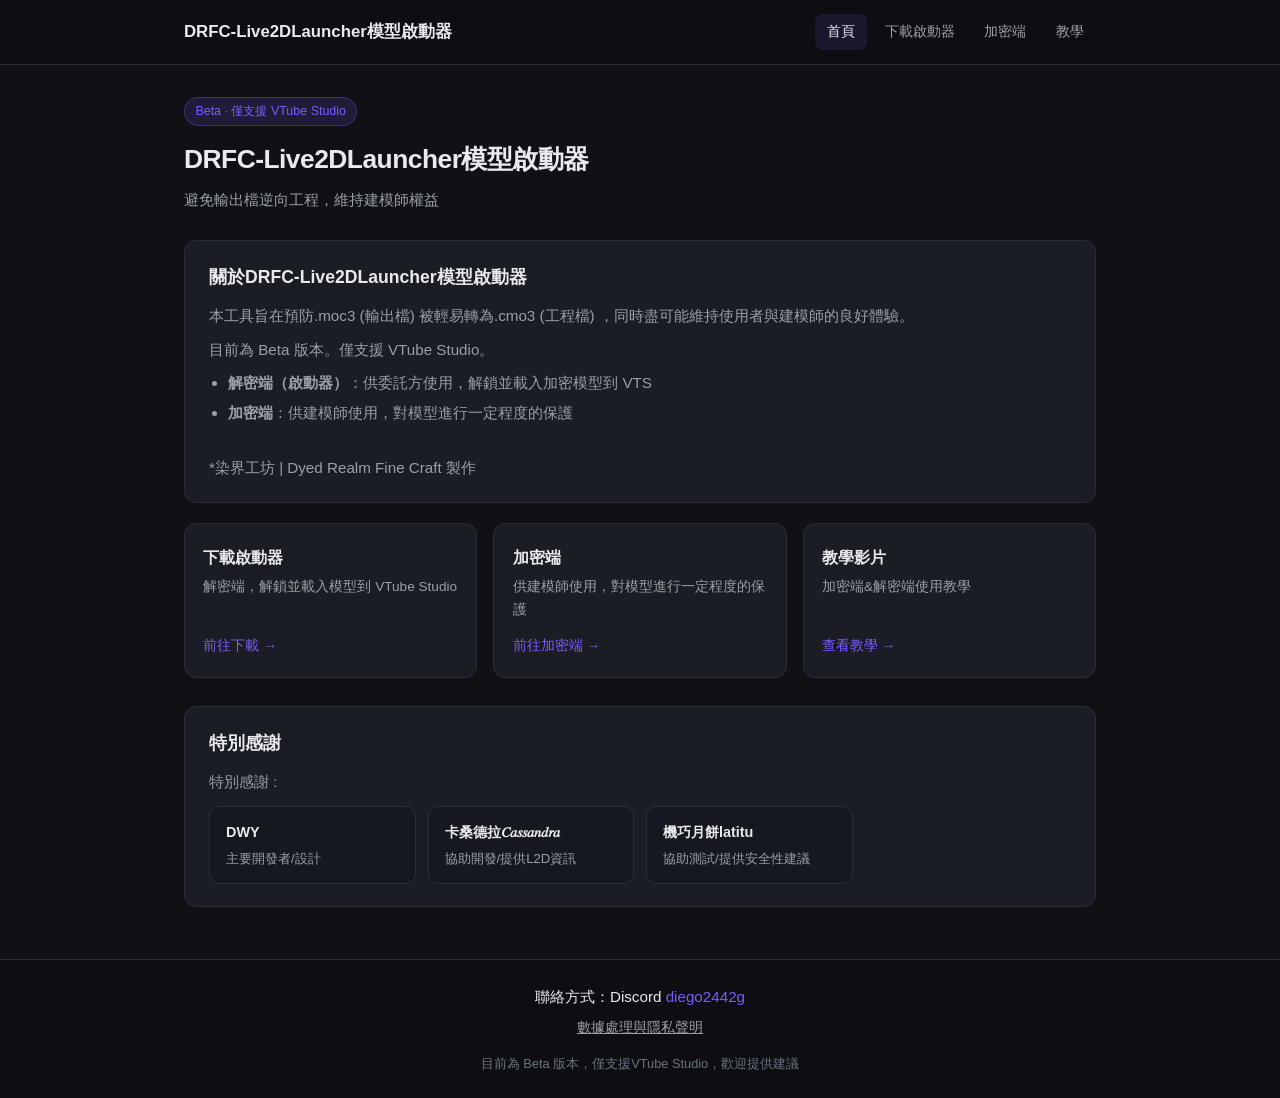
==== index.html @ ca1adc81 "Add files via upload" ====
<!DOCTYPE html>
<html lang="zh-Hant">
<head>
  <meta charset="UTF-8">
  <meta name="viewport" content="width=device-width, initial-scale=1.0">
  <title>DRFC-Live2DLauncher模型啟動器</title>
  <link rel="stylesheet" href="style.css">
</head>
<body>
  <nav class="nav">
    <div class="nav-inner">
      <a class="nav-brand" href="index.html">DRFC-Live2DLauncher模型啟動器</a>
      <div class="nav-links">
        <a href="index.html" class="active">首頁</a>
        <a href="launcher.html">下載啟動器</a>
        <a href="encrypt.html">加密端</a>
        <a href="tutorial.html">教學</a>
      </div>
    </div>
  </nav>

  <div class="container">
    <header class="page-header">
      <div class="badge">Beta · 僅支援 VTube Studio</div>
      <h1>DRFC-Live2DLauncher模型啟動器</h1>
      <p class="sub">避免輸出檔逆向工程，維持建模師權益</p>
    </header>

    <section class="card">
      <h2>關於DRFC-Live2DLauncher模型啟動器</h2>
      <p>本工具旨在預防.moc3 (輸出檔) 被輕易轉為.cmo3 (工程檔) ，同時盡可能維持使用者與建模師的良好體驗。</p>
      <p>目前為 Beta 版本。僅支援 VTube Studio。</p>
      <ul>
        <li><strong>解密端（啟動器）</strong>：供委託方使用，解鎖並載入加密模型到 VTS</li>
        <li><strong>加密端</strong>：供建模師使用，對模型進行一定程度的保護</li>
      </ul>
      <p><br>*染界工坊 | Dyed Realm Fine Craft 製作</p>
    </section>

    <div class="grid-3">
      <a href="launcher.html" class="entry">
        <div class="title">下載啟動器</div>
        <div class="desc">解密端，解鎖並載入模型到 VTube Studio</div>
        <div class="go">前往下載 →</div>
      </a>
      <a href="encrypt.html" class="entry">
        <div class="title">加密端</div>
        <div class="desc">供建模師使用，對模型進行一定程度的保護</div>
        <div class="go">前往加密端 →</div>
      </a>
      <a href="tutorial.html" class="entry">
        <div class="title">教學影片</div>
        <div class="desc">加密端&解密端使用教學</div>
        <div class="go">查看教學 →</div>
      </a>
    </div>

    <!-- 特別感謝 -->
    <section class="card">
      <h2>特別感謝</h2>
      <p>特別感謝 : </p>
      <div class="thanks-list">
          <div class="thanks-item">
          <div class="name">DWY</div>
          <div class="role">主要開發者/設計</div>
        </div>
        <div class="thanks-item">
          <div class="name">卡桑德拉𝐶𝑎𝑠𝑠𝑎𝑛𝑑𝑟𝑎</div>
          <div class="role">協助開發/提供L2D資訊</div>
        </div>
        <div class="thanks-item">
          <div class="name">機巧月餅latitu</div>
          <div class="role">協助測試/提供安全性建議</div>
        </div>
        <!-- 
          <div class="thanks-item">
          <div class="name">名</div>
          <div class="role">事</div>
        </div>
        -->
    </section>
  </div>

  <footer>
    <div class="contact">
      聯絡方式：Discord <a href="https://discord.com/users/1008382392572051528" target="_blank" rel="noopener">diego2442g</a>
    </div>
    <div class="privacy">
      <a href="https://docs.google.com/document/d/1rDYt5Bk5vy5zoQz8Dbi5I5k51y_o6SBvr9pJWdjXRj4/edit?usp=sharing" target="_blank" rel="noopener">數據處理與隱私聲明</a>
    </div>
    <div class="note">目前為 Beta 版本，僅支援VTube Studio，歡迎提供建議</div>
  </footer>
</body>
</html>
---- style.css ----
:root {
  --bg: #0f1115;
  --card: #1a1d24;
  --border: #2a2e38;
  --text: #e8eaed;
  --muted: #9aa0a6;
  --accent: #7c5cff;
  --accent-hover: #9378ff;
  --radius: 12px;
}

* {
  margin: 0;
  padding: 0;
  box-sizing: border-box;
}

body {
  font-family: -apple-system, BlinkMacSystemFont, "Segoe UI", "Noto Sans TC", "Microsoft JhengHei", sans-serif;
  background: var(--bg);
  color: var(--text);
  line-height: 1.65;
  min-height: 100vh;
  display: flex;
  flex-direction: column;
}

a {
  color: var(--accent);
  text-decoration: none;
}
a:hover {
  text-decoration: underline;
}

/* 加寬容器，減少瘦長感 */
.container {
  max-width: 960px;
  margin: 0 auto;
  padding: 2rem 1.5rem;
  flex: 1;
  width: 100%;
}

/* 導覽列 */
.nav {
  border-bottom: 1px solid var(--border);
  background: #0c0e12;
  position: sticky;
  top: 0;
  z-index: 50;
}
.nav-inner {
  max-width: 960px;
  margin: 0 auto;
  padding: 0.85rem 1.5rem;
  display: flex;
  align-items: center;
  justify-content: space-between;
  gap: 1rem;
  flex-wrap: wrap;
}
.nav-brand {
  font-weight: 700;
  font-size: 1.05rem;
  color: var(--text);
  text-decoration: none;
}
.nav-brand:hover {
  text-decoration: none;
  color: var(--accent);
}
.nav-links {
  display: flex;
  gap: 0.35rem;
  flex-wrap: wrap;
}
.nav-links a {
  color: var(--muted);
  text-decoration: none;
  padding: 0.4rem 0.75rem;
  border-radius: 8px;
  font-size: 0.9rem;
}
.nav-links a:hover,
.nav-links a.active {
  color: var(--text);
  background: rgba(124, 92, 255, 0.12);
  text-decoration: none;
}

header.page-header {
  margin-bottom: 1.75rem;
}
header.page-header h1 {
  font-size: 1.65rem;
  font-weight: 700;
  letter-spacing: -0.02em;
  margin-bottom: 0.35rem;
}
header.page-header .sub {
  color: var(--muted);
  font-size: 0.95rem;
}
.badge {
  display: inline-block;
  background: rgba(124, 92, 255, 0.15);
  color: var(--accent);
  font-size: 0.78rem;
  padding: 0.2rem 0.65rem;
  border-radius: 999px;
  margin-bottom: 0.75rem;
  border: 1px solid rgba(124, 92, 255, 0.3);
}

.card {
  background: var(--card);
  border: 1px solid var(--border);
  border-radius: var(--radius);
  padding: 1.35rem 1.5rem;
  margin-bottom: 1.25rem;
}
.card h2 {
  font-size: 1.1rem;
  margin-bottom: 0.7rem;
}
.card p {
  color: var(--muted);
  font-size: 0.95rem;
  margin-bottom: 0.55rem;
}
.card p:last-child {
  margin-bottom: 0;
}
.card ul {
  margin: 0.5rem 0 0 1.2rem;
  color: var(--muted);
  font-size: 0.95rem;
}
.card li {
  margin-bottom: 0.3rem;
}

/* 三個入口：較寬、較扁，不要一條長直條 */
.grid-3 {
  display: grid;
  grid-template-columns: repeat(3, 1fr);
  gap: 1rem;
  margin-bottom: 1.75rem;
}
@media (max-width: 780px) {
  .grid-3 {
    grid-template-columns: 1fr;
  }
}

.entry {
  background: var(--card);
  border: 1px solid var(--border);
  border-radius: var(--radius);
  padding: 1.25rem 1.15rem;
  text-decoration: none;
  color: var(--text);
  transition: border-color 0.2s, background 0.2s, transform 0.15s;
  display: flex;
  flex-direction: column;
  min-height: 140px;
}
.entry:hover {
  border-color: var(--accent);
  background: #1f2330;
  transform: translateY(-2px);
  text-decoration: none;
}
.entry .icon {
  width: 40px;
  height: 40px;
  border-radius: 10px;
  background: rgba(124, 92, 255, 0.15);
  display: flex;
  align-items: center;
  justify-content: center;
  font-size: 1.2rem;
  margin-bottom: 0.85rem;
}
.entry .title {
  font-weight: 600;
  font-size: 1.02rem;
  margin-bottom: 0.35rem;
}
.entry .desc {
  font-size: 0.85rem;
  color: var(--muted);
  flex: 1;
}
.entry .go {
  margin-top: 0.85rem;
  font-size: 0.85rem;
  color: var(--accent);
}

/* 按鈕 */
.btn {
  display: inline-flex;
  align-items: center;
  justify-content: center;
  gap: 0.5rem;
  background: var(--accent);
  color: #fff;
  border: none;
  border-radius: 10px;
  padding: 0.7rem 1.25rem;
  font-size: 0.95rem;
  font-weight: 600;
  text-decoration: none;
  cursor: pointer;
  transition: background 0.2s;
}
.btn:hover {
  background: var(--accent-hover);
  text-decoration: none;
  color: #fff;
}
.btn-outline {
  background: transparent;
  border: 1px solid var(--border);
  color: var(--text);
}
.btn-outline:hover {
  border-color: var(--accent);
  color: var(--accent);
  background: rgba(124, 92, 255, 0.08);
}
.btn-row {
  display: flex;
  flex-wrap: wrap;
  gap: 0.75rem;
  margin-top: 1rem;
}

/* 特別感謝 */
.thanks-list {
  display: grid;
  grid-template-columns: repeat(auto-fill, minmax(200px, 1fr));
  gap: 0.75rem;
  margin-top: 0.75rem;
}
.thanks-item {
  background: #15181f;
  border: 1px solid var(--border);
  border-radius: 10px;
  padding: 0.85rem 1rem;
  font-size: 0.9rem;
}
.thanks-item .name {
  font-weight: 600;
  margin-bottom: 0.2rem;
}
.thanks-item .role {
  color: var(--muted);
  font-size: 0.82rem;
}

/* 教學列表 */
.tutorial-list {
  display: flex;
  flex-direction: column;
  gap: 0.75rem;
}
.tutorial-list a {
  display: flex;
  align-items: center;
  gap: 0.9rem;
  padding: 1rem 1.15rem;
  background: var(--card);
  border: 1px solid var(--border);
  border-radius: var(--radius);
  color: var(--text);
  text-decoration: none;
  transition: border-color 0.2s;
}
.tutorial-list a:hover {
  border-color: var(--accent);
  text-decoration: none;
}
.tutorial-list .t-icon {
  font-size: 1.35rem;
}
.tutorial-list .t-title {
  font-weight: 600;
}
.tutorial-list .t-desc {
  font-size: 0.85rem;
  color: var(--muted);
}

/* Footer */
footer {
  border-top: 1px solid var(--border);
  padding: 1.5rem 1.5rem;
  text-align: center;
  background: #0c0e12;
  margin-top: auto;
}
footer .contact {
  margin-bottom: 0.5rem;
  font-size: 0.95rem;
}
footer .privacy {
  font-size: 0.85rem;
  color: var(--muted);
}
footer .privacy a {
  color: var(--muted);
  text-decoration: underline;
}
footer .privacy a:hover {
  color: var(--text);
}
footer .note {
  margin-top: 0.85rem;
  font-size: 0.8rem;
  color: #6b7280;
}

code {
  background: #15181f;
  padding: 0.1rem 0.35rem;
  border-radius: 4px;
  font-size: 0.88em;
}
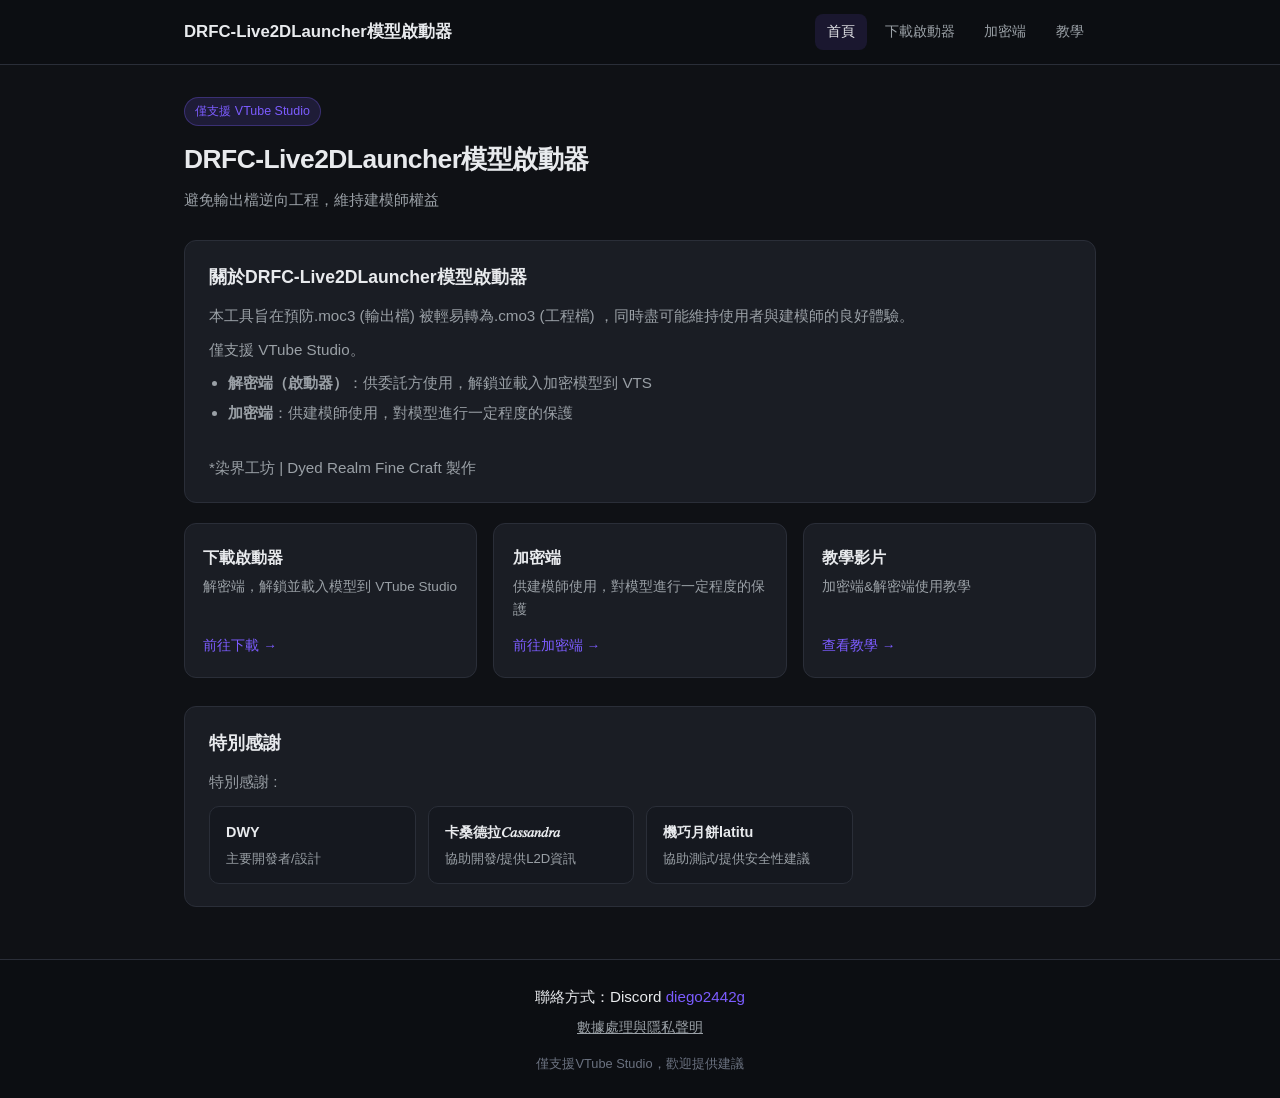
==== commit 6927abf2: "Update index.html" ====
--- a/index.html
+++ b/index.html
@@ -21,7 +21,7 @@
 
   <div class="container">
     <header class="page-header">
-      <div class="badge">Beta · 僅支援 VTube Studio</div>
+      <div class="badge">僅支援 VTube Studio</div>
       <h1>DRFC-Live2DLauncher模型啟動器</h1>
       <p class="sub">避免輸出檔逆向工程，維持建模師權益</p>
     </header>
@@ -29,7 +29,7 @@
     <section class="card">
       <h2>關於DRFC-Live2DLauncher模型啟動器</h2>
       <p>本工具旨在預防.moc3 (輸出檔) 被輕易轉為.cmo3 (工程檔) ，同時盡可能維持使用者與建模師的良好體驗。</p>
-      <p>目前為 Beta 版本。僅支援 VTube Studio。</p>
+      <p>僅支援 VTube Studio。</p>
       <ul>
         <li><strong>解密端（啟動器）</strong>：供委託方使用，解鎖並載入加密模型到 VTS</li>
         <li><strong>加密端</strong>：供建模師使用，對模型進行一定程度的保護</li>
@@ -88,7 +88,7 @@
     <div class="privacy">
       <a href="https://docs.google.com/document/d/1rDYt5Bk5vy5zoQz8Dbi5I5k51y_o6SBvr9pJWdjXRj4/edit?usp=sharing" target="_blank" rel="noopener">數據處理與隱私聲明</a>
     </div>
-    <div class="note">目前為 Beta 版本，僅支援VTube Studio，歡迎提供建議</div>
+    <div class="note">僅支援VTube Studio，歡迎提供建議</div>
   </footer>
 </body>
-</html>+</html>
